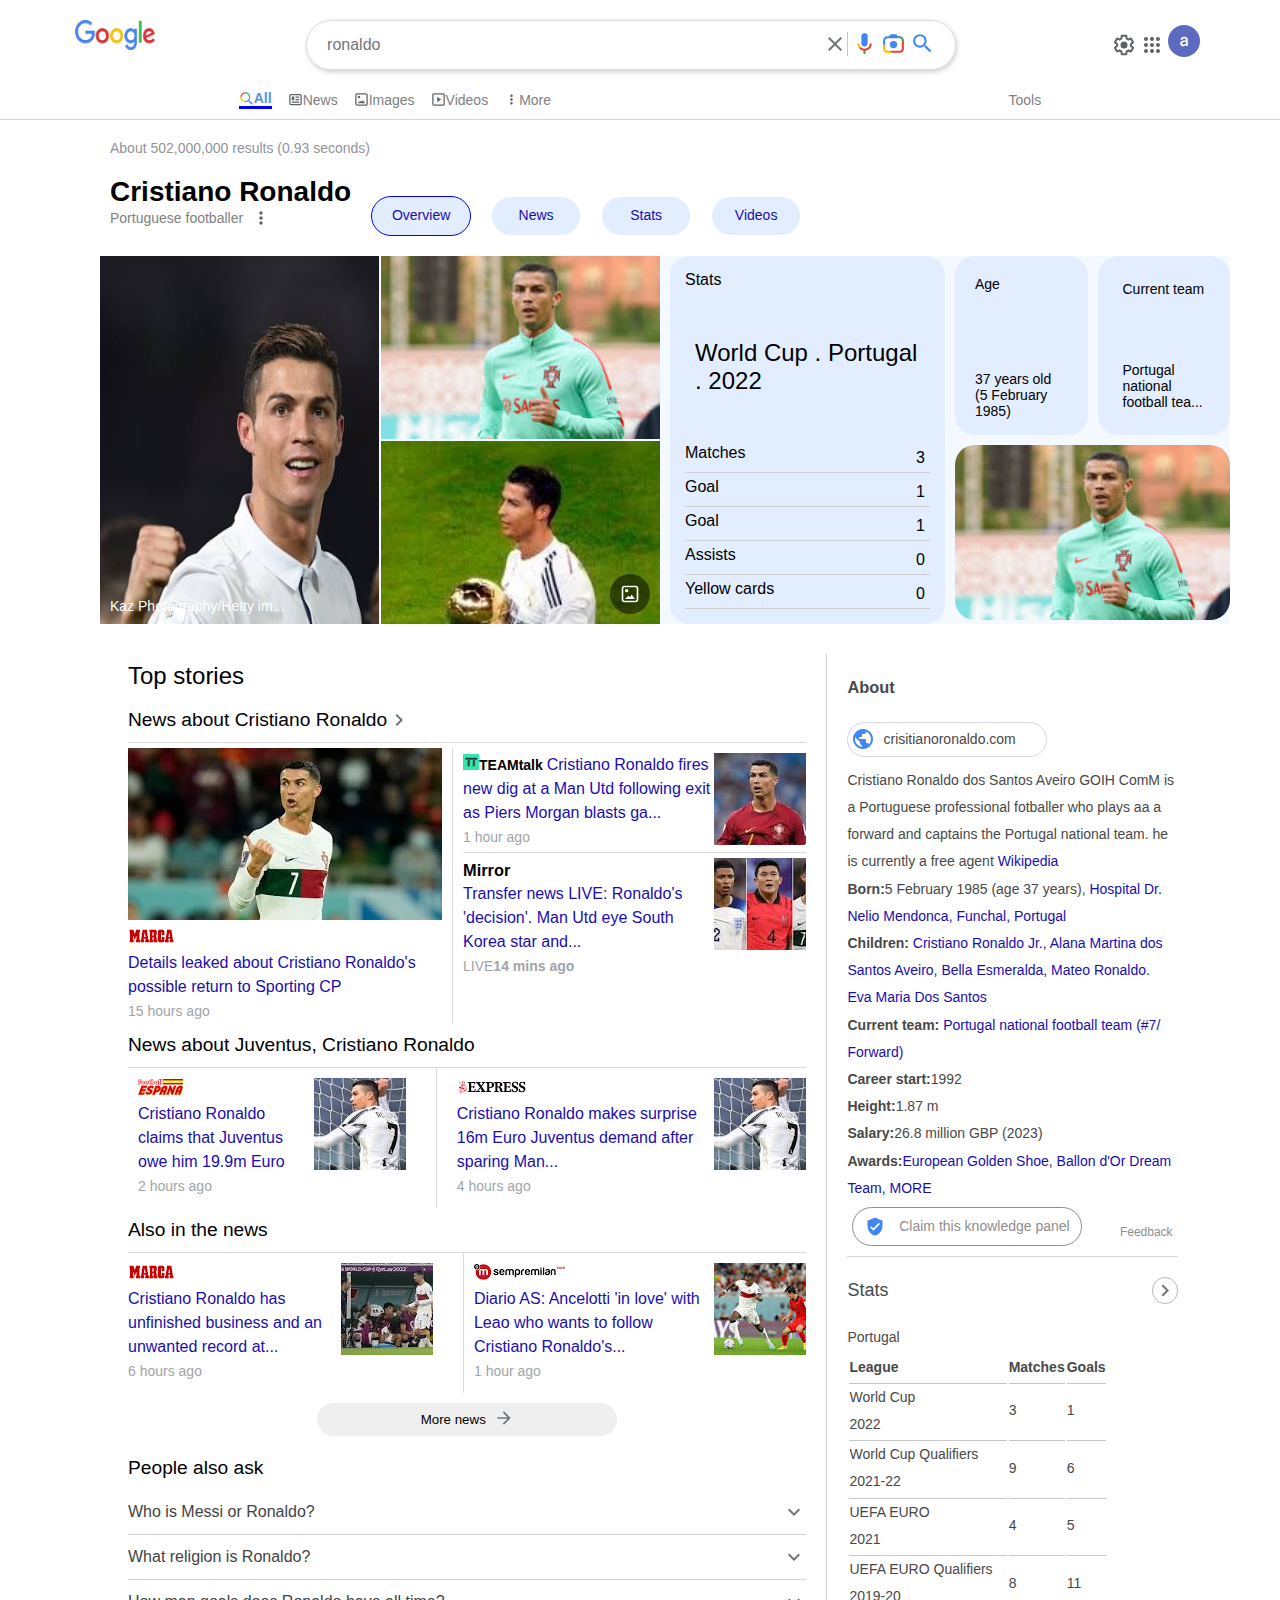
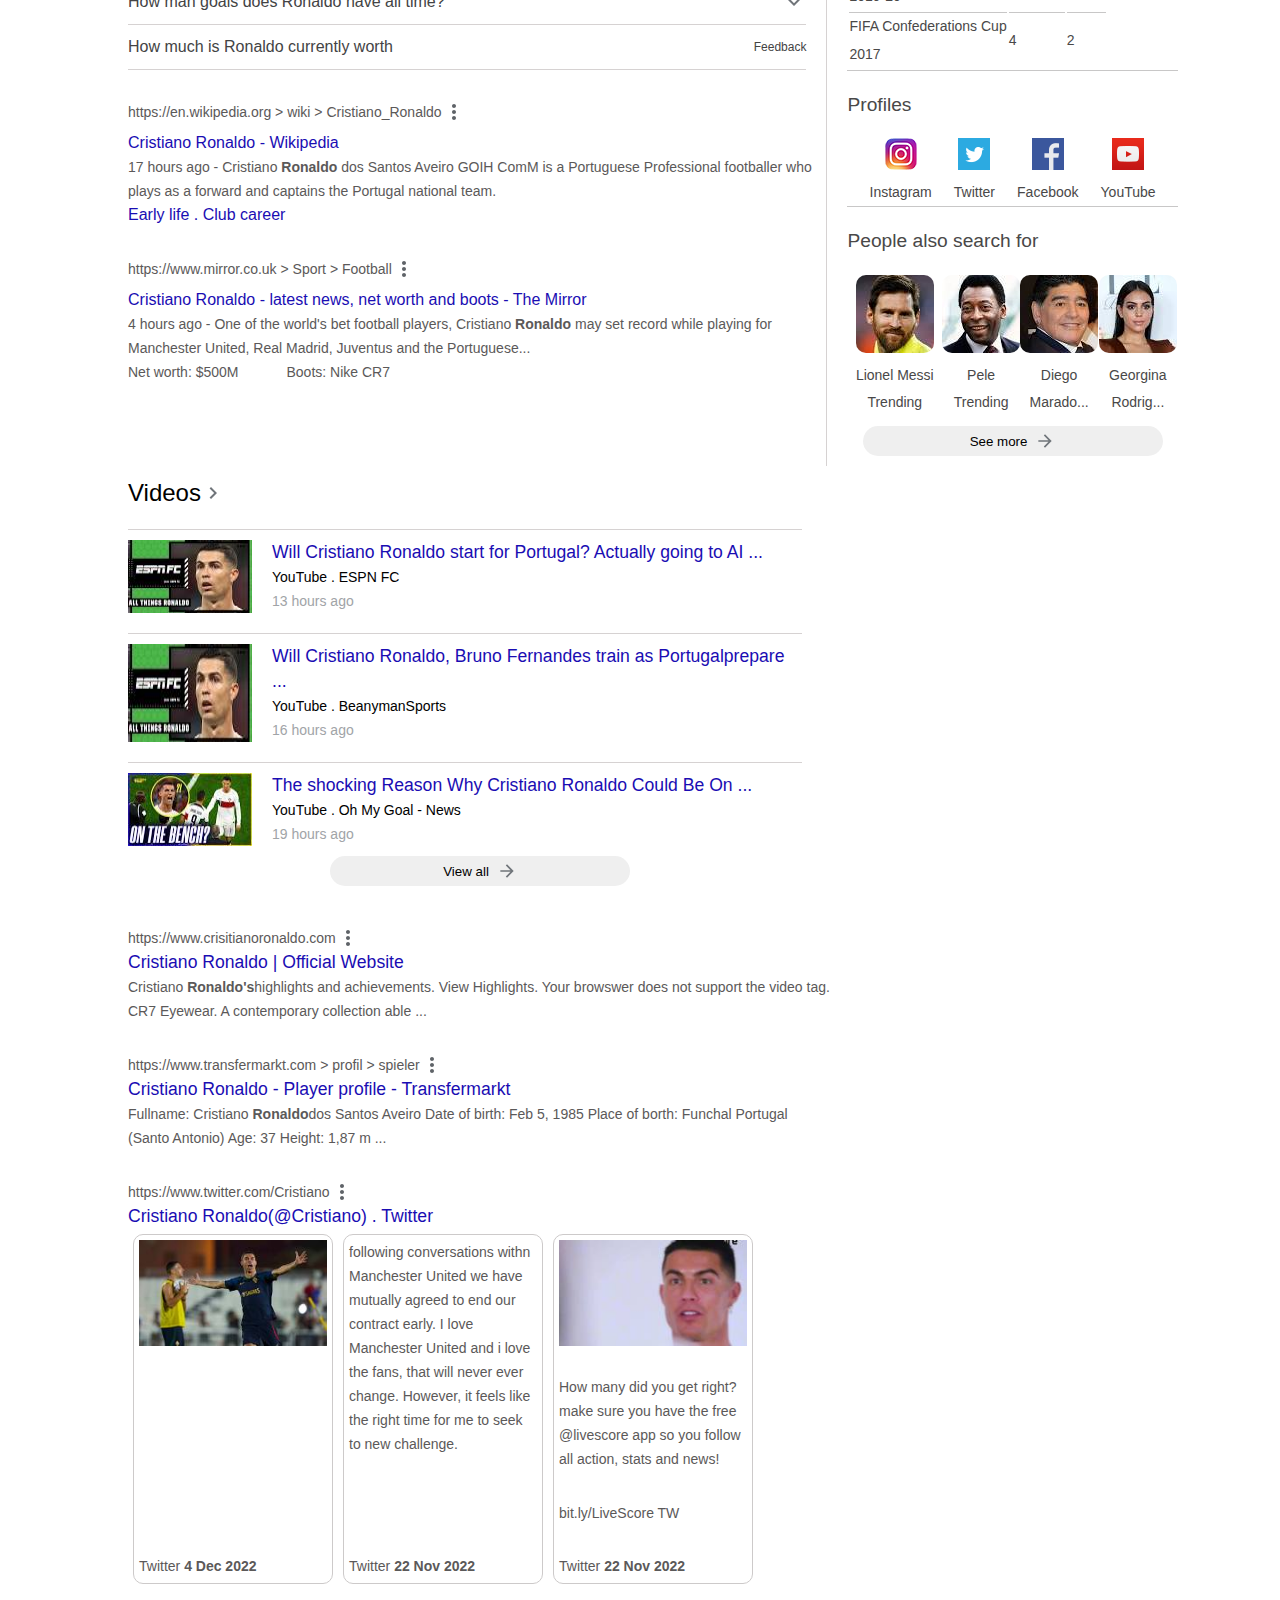
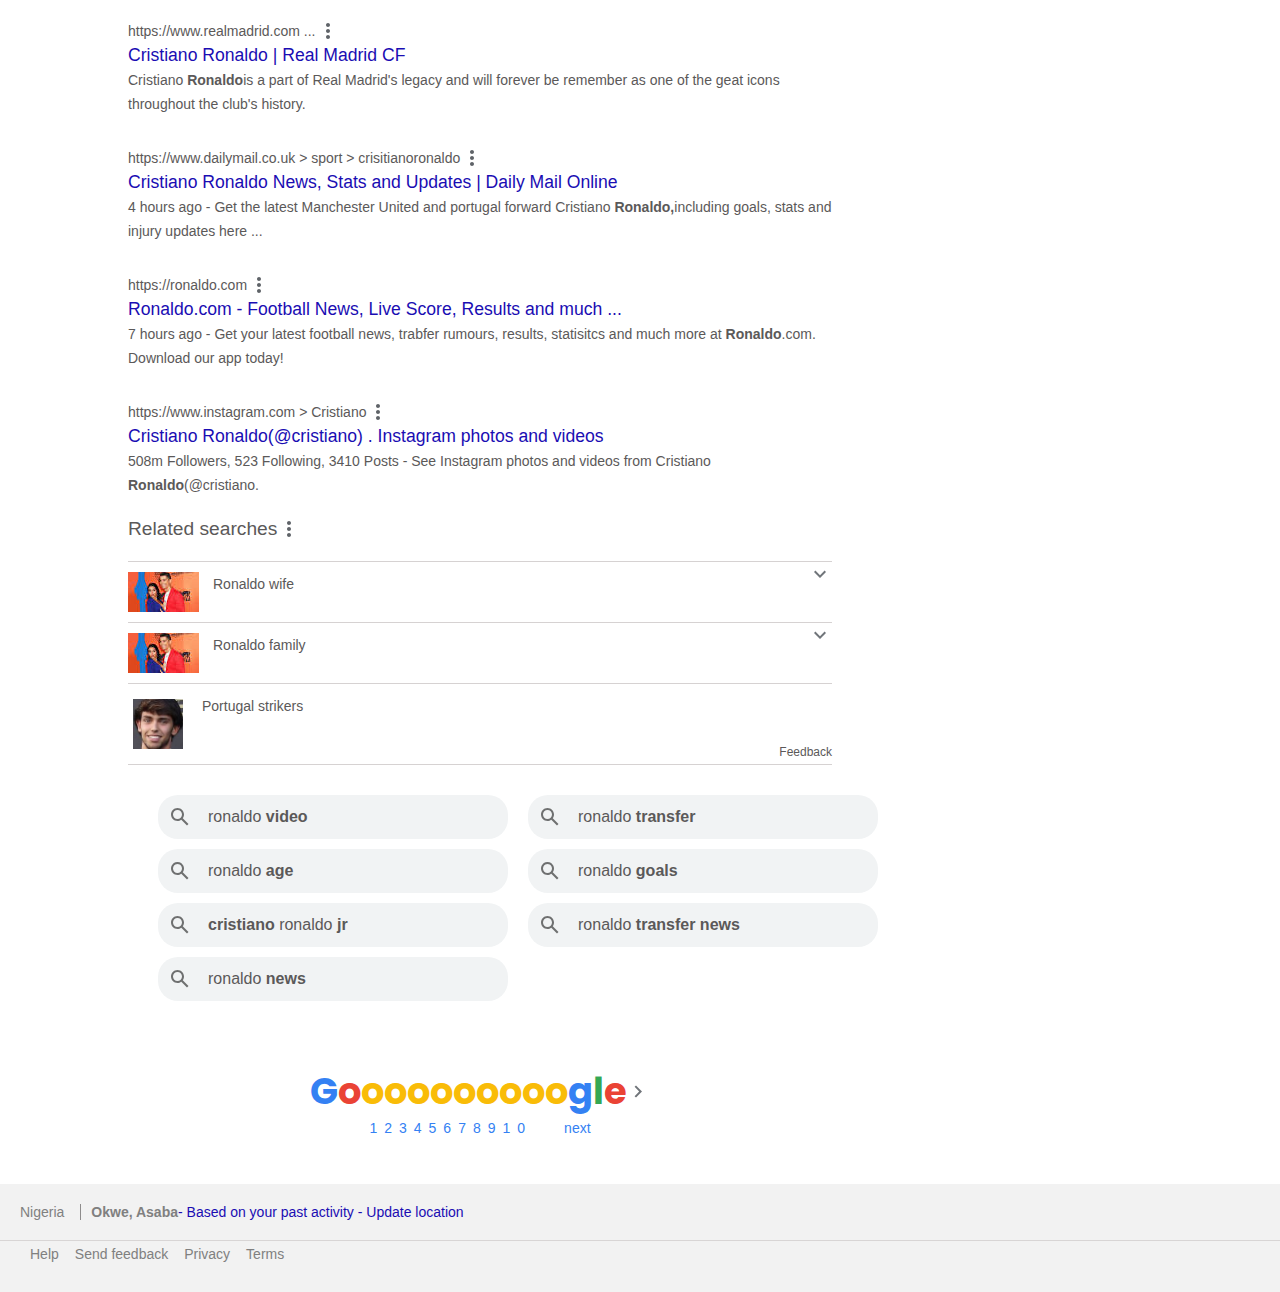
==== index.html @ 8a869f22 "first commit" ====
<!DOCTYPE html>
<html lang="en">
<head>
    <meta charset="UTF-8">
    <meta http-equiv="X-UA-Compatible" content="IE=edge">
    <meta name="viewport" content="width=device-width, initial-scale=1.0">
    <link rel="stylesheet" href="style.css">
    <title>Ronaldo</title>
</head>
<body>
    <header>
        <nav class="nav1"> 
            <div class="head-flex">
                <img src="/images/googl.png" alt="" class="googl">
                <div class="search-tools" >
                    <input type="text" placeholder="ronaldo">
            <div class="tools">
                    <img src="/images/clear.svg" alt=""class="camer">
                    <img src="/images/voicenote.svg" alt=""class="cam">
                    <img src="/images/searchvideo.svg" alt="" class="cam">
                    <img src="/images/search.svg" alt=""class="cam">
                </div>
                </div>
            
                <div class="search-toolsb">
                    <img src="/images/settings.svg" alt="">
                    <img src="/images/apps.svg" alt="">
                    <img src="/images/anuli.png" alt="" class="lettera">

                </div>
            </div>
        </nav>
    </header>

        <div class="nav2">
            <div class="nav2-prop">
                <div class="all"><img src="/images/search2.svg" alt=""><p>All</p></div> 
                <div><img src="images/news.svg" alt=""><p>News</p></div>
                <div><img src="/images/imageview.svg" alt=""><P>Images</P></div>
                <div><img src="/images/videosview.svg" alt=""><p>Videos</p></div>
                <div><img src="/images/moreview.svg" alt=""><p>More</p></div>
            </div>
            <div>Tools</div>
        </div>
   
        <!-- SECTION ONE -->
        <div class="main">
        <div class="figure">
            <p>About 502,000,000 results (0.93 seconds)</p>
        </div>
        <div class="cronald">
            <div class="rona">
                <h1>Cristiano Ronaldo</h1>
             <div><p>Portuguese footballer</p><img src="/images/moreview.svg" alt=""></div>
            </div>
            <div class="overview">
            <ul>
                <li id="over"><a href="#">Overview</a></li>
                <li> <a href="#">News</a></li>
                <li><a href="#">Stats</a></li>
                <li><a href="#">Videos</a></li>
                
            </ul>
        </div>
        </div>
        <div class="gridcontainer">
            <div class="grid-1">
                <div class="g-1"><img src="/images/ronaflex.jpeg" alt=""></div>
                <div class="g-2"><img src="/images/ronaflex2.jpeg" alt=""></div>
                <div class="g-3"><img src="/images/ronaflex3.jpeg" alt=""></div>
                <div class="kaz"><p>Kaz Photography/Hetty im...</p></div> 
                <div class="position"><img src="/images/positioncam.svg" alt=""></div>
            </div>
            
            <div class="grid-more">
                <div class="grid2">
                    <div class="stati">
                    <div><p>Stats</p></div> 
                  <div><h4>World Cup . Portugal . 2022</h4></div>       
                    <div>
                       <div class="score" > Matches<p> 3</p></div>
                       <div class="score">Goal <p> 1</p></div>
                       <div class="score">Goal <p> 1</p></div>
                       <div class="score">Assists <p> 0</p></div>
                       <div class="score">Yellow cards<p> 0</p></div>
                    </div> 
                </div>   
                </div>
                <div class="grid3">
                    <div class="age">
                        <div>Age</div>
                        <div><p>37 years old (5 February 1985)</p></div></div>
                    </div>
                <div class="grid4">
                    <div class="team">
                    <div><p>Current team</p></div>
                    <div><p>Portugal national football tea...</p></div></div>
                </div>
                <div class="grid5">
                    <img src="/images/ronaflex3.jpeg" alt="">
                </div>
            </div>

            
        </div> 
    </div>
        <!-- SECTION TWO -->
        <div class="double-flex">
            <div class="sec2-container">
            <div class="twintop">
                <div class="top">
                <h3>Top stories</h3>
             <div class="cr7"><p>News about Cristiano Ronaldo</p><img src="/images/stats.svg" alt=""></div>
            </div>
            <div class="top1">
                <div class="marca">
                    <img src="/images/rona4.jpeg" alt="">
                    <img src="/images/marca.png" alt=""><div> <a href="#">Details leaked about Cristiano Ronaldo's possible return to Sporting CP</a></div><p class="lastseen">15 hours ago</p></div> 
                
                    <div class="top1flex">
                    <div class="ttalk">
                        <div>
                        <img src="/images/tt.png" alt=""><span>TEAMtalk</span>
                       <a href="#">Cristiano Ronaldo fires new dig at a Man Utd following exit as Piers Morgan blasts ga...</a>
                        <p class="lastseen">1 hour ago</p></div>
                        <div><img src="/images/ttimage.jpeg" alt=""></div>
                    </div>
                    <div class="mirror">
                        <div>
                        <h3>Mirror</h3>
                        <a href="">Transfer news LIVE: Ronaldo's 'decision'. Man Utd eye South Korea star and...</a>
                        <div class="lastseen">LIVE<span>14 mins ago</span></div></div>
                        <div><img src="/images/mirrror.jpeg" alt=""></div>

                    </div>
                </div>
            </div>
            
            <p class="ronanews">News about Juventus, Cristiano Ronaldo</p>
            <div class="top2flex">

                <div class="espana">
                    <div class="esp">
                    <img src="/images/espana.png" alt="">
                  <div>  <a href="">Cristiano Ronaldo claims that Juventus owe him 19.9m Euro </a></div>
                    <p class="lastseen">2 hours ago</p></div>
                    <div><img src="/images/rona5.jpeg" alt=""></div>

                </div>
                <div class="express">
                    <div>
                        <img src="/images/express.png" alt="">
                      <div>  <a href="">Cristiano Ronaldo makes surprise 16m Euro Juventus demand after sparing Man...</a></div>
                        <p class="lastseen">4 hours ago</p>
                    </div>
                    <div>
                        <img src="/images/rona5.jpeg" alt="">
                    </div>
                </div>
            </div> 
            <p class="ronanews">Also in the news</p>
            <div class="top3flex">
                <div class="marca2">
                    <div>
                    <img src="/images/marca.png" alt="">
                    <div><a href="">Cristiano Ronaldo has unfinished business and an unwanted record at...</a></div><p class="lastseen">6 hours ago</p></div>
                    <div><img src="/images/rona6.jpeg" alt=""></div>

                </div>
                <div class="semper">
                    <div><img src="/images/semper.png" alt="">
                    <div><a href="">Diario AS: Ancelotti 'in love' with Leao who wants to follow Cristiano Ronaldo's...</a></div><p class="lastseen">1 hour ago</p></div>
                    <div><img src="/images/rona7.jpeg" alt=""></div>
                </div>
            </div>
            <div class="rona-btn"><button>More news <p> <img src="/images/morearrow.svg" alt=""></p></button></div>
        </div>
        
            <p class="ronanews">People also ask</p>
            <div class="queryall">
                <div class="query" >Who is Messi or Ronaldo? <img src="/images/arrowdown.svg" alt=""></div>
                <div class="query">What religion is Ronaldo? <img src="/images/arrowdown.svg" alt=""></div>
                <div class="query">How man goals does Ronaldo have all time? <img src="/images/arrowdown.svg" alt=""></div>
                <div class="query">How much is Ronaldo currently worth <p class="feed"> Feedback</p></div>
        </div>
        <div class="more-site">
            <div class="htp">https://en.wikipedia.org > wiki > Cristiano_Ronaldo <p> <img src="/images/moreview.svg" alt=""></p></div>

            <div><a href="#">Cristiano Ronaldo - Wikipedia</a></div>
             <p class="dot">17 hours ago - Cristiano <b>Ronaldo</b> dos Santos Aveiro GOIH ComM is a Portuguese Professional footballer who plays as a forward and captains the Portugal national team.</p>
             <div><a href="#">Early life . Club career</a></div>
        </div>
        <div class="more-site">
            <div class="htp">https://www.mirror.co.uk > Sport > Football <p><img src="/images/moreview.svg" alt=""></p></div>
            <div><a href="#">Cristiano Ronaldo - latest news, net worth and boots - The Mirror</a></div>
             <p>4 hours ago - One of the world's bet football players, Cristiano <b>Ronaldo</b> may set record while playing for Manchester United, Real Madrid, Juventus and the Portuguese...</p>
             <div class="jflex">Net worth: $500M <p>Boots: Nike CR7</p></div>
        </div>
    </div>
      

                <div class="aside">
               
                    <h3>About</h3>
                        <div>
                        <div class="globe"><img src="/images/blueglobe.svg" alt=""><p>crisitianoronaldo.com</p></div>
                    </div>
                    <div class="cristo">
                        <p>Cristiano Ronaldo dos Santos Aveiro GOIH ComM is a Portuguese professional fotballer who plays aa a forward and captains the Portugal national team. he is currently a free agent <a href="#">Wikipedia</a></p>
                    </div>
                    <div><span> Born:</span>5 February 1985 (age 37 years), <a href="#">Hospital Dr. Nelio Mendonca, Funchal, Portugal</a></div>
                    <div>
                       <span> Children:</span> <a href="">Cristiano Ronaldo Jr., Alana Martina dos Santos Aveiro, Bella Esmeralda, Mateo Ronaldo. Eva Maria Dos Santos</a>
                    </div>
                    <div>
                       <span> Current team:</span> <a href="">Portugal national football team (#7/ Forward)</a>
                    </div>
                    <div><span> Career start:</span>1992</div>
                    <div><span> Height:</span>1.87 m</div>
                    <div><span> Salary:</span>26.8 million GBP (2023)</div>
                    <div><span> Awards:</span><a href="#">European Golden Shoe, Ballon d'Or Dream Team, MORE</a></div>
                    <div class="claims">
                        <div class="tick">
                        <img src="/images/tick.svg" alt=""><p>Claim this knowledge panel</p></div>
                        <div class="feed">Feedback</div>
                    </div>
                    <div class="table">
                        <div class="stats">
                         <p>Stats</p> <img src="/images/stats.svg" alt=""></div>
                        <p>Portugal</p>
                        <table>
                            <tr>
                                <th>League</th>
                                <th>Matches</th>
                                <th>Goals</th>
                            </tr>
                            <tr>
                                <td>World Cup <p>2022</p></td>
                                <td>3</td>
                                <td>1</td>
                            </tr>
                            <tr>
                                <td>World Cup Qualifiers <p>2021-22</p></td>
                                <td>9</td>
                                <td>6</td>
                            </tr>
                            <tr>
                                <td>UEFA EURO <p>2021</p></td>
                                <td>4</td>
                                <td>5</td>
                            </tr>
                            <tr>
                                <td>UEFA EURO Qualifiers <p>2019-20</p></td>
                                <td>8</td>
                                <td>11</td>
                            </tr>
                            <tr>
                                <td>FIFA Confederations Cup <p>2017</p></td>
                                <td>4</td>
                                <td>2</td>
                            </tr>
                        </table>
        
                    </div>
                    <div class="profile">
                        <p class="pro">Profiles</p>
                        <div class="connect">
                            <ul>
                                <li><img src="/images/insta.png" alt=""><p>Instagram</p></li>
                                <li><img src="/images/tweet.png" alt=""><p> Twitter</p></li>
                                <li><img src="/images/fb.png" alt=""><p>Facebook</p></li>
                                <li><img src="/images/youtu.png" alt=""><p>YouTube</p></li>
                            </ul>
                        </div>
                    </div>
                    <div class="celeb">
                        <p class="gallery">People also search for</p>
                        <div class="icon">
                            <ul>
                                <li><img src="/images/messi.jpeg" alt=""><p>Lionel Messi Trending</p></li>
                                <li><img src="/images/pele.jpeg" alt=""><p>Pele Trending</p></li>
                                <li><img src="/images/diego.jpeg" alt=""><p>Diego Marado...</p></li>
                                <li><img src="/images/georg.jpeg" alt=""><p>Georgina Rodrig...</p></li>
                            </ul>
                        </div>
                        <div class="rona-btn"><button>See more <img src="/images/morearrow.svg" alt=""></button></div>
                    </div>
        
        
                    </div>
                   

            </div>
            <div class="vid-container">
            <div class="videos">
                <div class="htp">
                Videos <p><img src="/images/stats.svg" alt=""></p></div>
                <div class="vid-flex">
                    <img src="/images/vidflex.jpg" alt="">
                    <div class="vid-flex2">
                        <a href="">Will Cristiano Ronaldo start for Portugal? Actually going to AI ...</a>
                        <p>YouTube . ESPN FC</p>
                        <p class="lastseen">13 hours ago</p>
                    </div>
                </div>

            <div class="vid-flex">
                <img src="/images/vidflex.jpg" alt="">
                <div class="vid-flex2">
                    <a href="">Will Cristiano Ronaldo, Bruno Fernandes train as Portugalprepare ...</a>
                    <p>YouTube . BeanymanSports</p>
                    <p class="lastseen">16 hours ago</p>
                </div>

            </div>
            <div class="vid-flex">
                <img src="/images/vid3flex.jpg" alt="">
                <div class="vid-flex2">
                    <a href="">The shocking Reason Why Cristiano Ronaldo Could Be On ...</a>
                    <p>YouTube . Oh My Goal - News</p>
                    <p class="lastseen">19 hours ago</p>
                </div>

            </div>
            
        </div>
            <div class="rona-btn"><button>View all <img src="/images/morearrow.svg" alt=""></button></div>

        
        <div class="more-site">
            <div class="htp">https://www.crisitianoronaldo.com<img src="/images/moreview.svg" alt=""></div>
            <div><a href="#">Cristiano Ronaldo | Official Website</a></div>
             <p>Cristiano <b>Ronaldo's</b>highlights and achievements. View Highlights. Your browswer does not support the video tag. CR7 Eyewear. A contemporary collection able ...</p>
             
        </div>
        <div class="more-site">
            <div class="htp">https://www.transfermarkt.com > profil > spieler<img src="/images/moreview.svg" alt=""></div>
            <div><a href="#">Cristiano Ronaldo - Player profile - Transfermarkt</a></div>
             <p>Fullname: Cristiano <b>Ronaldo</b>dos Santos Aveiro Date of birth: Feb 5, 1985 Place of borth: Funchal Portugal (Santo Antonio) Age: 37 Height: 1,87 m ...</p>
        </div>

        <div class="more-site">
            <div class="htp">https://www.twitter.com/Cristiano<img src="/images/moreview.svg" alt=""></div>
            <a href="#">Cristiano Ronaldo(@Cristiano) . Twitter</a>
            <div class="tweet-container">
                <div class="tweettweet">
                    <img src="/images/twitflex1.jpeg" alt="">
                    <p>Twitter <span>4 Dec 2022</span></p>

                </div>
                <div class="tweettweet">
                    <p>following conversations withn Manchester United we have mutually agreed to end our contract early.
                        I love Manchester United and i love the fans, that will never ever change. However, it feels like the right time for me to seek to new challenge.
                    </p>
                    <p>Twitter <span>22 Nov 2022</span></p>
                </div>
                <div class="tweettweet">
                    <img src="/images/tweetrona.jpeg" alt="">
                    <p>How many did you get right? make sure you have the free @livescore app so you follow all action, stats and news!</p>
                    <p>bit.ly/LiveScore TW</p>
                    <p>Twitter <span>22 Nov 2022</span></p>
                </div>

            </div>



        </div>
        <div class="more-site">
            <div class="htp">https://www.realmadrid.com  ... <img src="/images/moreview.svg" alt=""></div>
            <div><a href="#">Cristiano Ronaldo | Real Madrid CF</a></div>
             <p>Cristiano <b>Ronaldo</b>is a part of Real Madrid's legacy and will forever be remember as one of the geat icons throughout the club's history.</p>
        </div>
        <div class="more-site">
            <div>
                <div class="htp">https://www.dailymail.co.uk > sport > crisitianoronaldo<img src="/images/moreview.svg" alt=""></div>
                <div><a href="#">Cristiano Ronaldo News, Stats and Updates | Daily Mail Online</a></div>
                 <p>4 hours ago - Get the latest Manchester United and portugal forward Cristiano <b>Ronaldo,</b>including goals, stats and injury updates here  ...</p>
            </div>
            <div class="more-site">
                <div class="htp">https://ronaldo.com<img src="/images/moreview.svg" alt=""></div>
                <div><a href="#">Ronaldo.com - Football News, Live Score, Results and much ...</a></div>
                 <p>7 hours ago - Get your latest football news, trabfer rumours, results, statisitcs and much more at <b>Ronaldo</b>.com. Download our app today!</p>
            </div>
            <div class="more-site">
                <div class="htp">https://www.instagram.com > Cristiano<img src="/images/moreview.svg" alt=""></div>
                <div><a href="#">Cristiano Ronaldo(@cristiano) . Instagram photos and videos</a></div>
                 <p>508m Followers, 523 Following, 3410 Posts - See Instagram photos and videos from Cristiano <b>Ronaldo</b>(@cristiano.</p>
            </div>
           
                <div class="rel-search">
                <p>Related searches</p>
                <img src="/images/moreview.svg" alt="">
            </div>

            <div class="morepeep">
                <div>
                    <div class="striker"><div class="fan"> <img src="/images/wife.jpeg" alt=""><p> Ronaldo wife</p></div><p><img src="/images/arrowdown.svg" alt=""></p></div>
                    <div class="striker"><div class="fan"> <img src="/images/wife.jpeg" alt=""><p> Ronaldo family</p></div><p><img src="/images/arrowdown.svg" alt=""></p></div>
                    <div  class="striker"><div class="fan"> <img src="/images/striker.jpeg" alt="" id="strike"><p> Portugal strikers </p></div><p class="feed">Feedback</p></div>
                </div>
    
            </div>
            <div class="ronald">
                <div>
                <ul>
                    <li> <img src="/images/find.svg" alt=""><p>ronaldo <span> video </span></p></li>
                    <li><img src="/images/find.svg" alt=""> <p> ronaldo <span> age</span></p></li>
                    <li><img src="/images/find.svg" alt=""><p> <span> cristiano</span> ronaldo <span> jr</span></p></li>
                    <li> <img src="/images/find.svg" alt=""><p> ronaldo <span> news</span></p></li>
                    </ul>
                </div>
                <div>
                    <ul>
                    <li><img src="/images/find.svg" alt=""><p> ronaldo <span> transfer</span></p></li>
                    <li><img src="/images/find.svg" alt=""><p> ronaldo <span> goals</span></p></li>
                    <li><img src="/images/find.svg" alt=""><p> ronaldo <span> transfer news</span></p></li>
                </ul>
            </div>
               
            </div>

        </div>
        <div class="g-design">
            <div class="d-goog">
                <p><span class="gblue">G</span><span class="o-red">o</span><span class="o-yelo">ooooooooo</span><span class="gblue">g</span><span class="lgreen">l</span><span class="o-red">e</span></p>
                <img src="/images/stats.svg" alt="">
            </div>

            <div class="d-flex">
            <div class="d-fig"><p>12345678910</p></div>
           <div> <p>next</p></div>
        </div>
        </div>
    </div>

</div>

       <!-- FOOTER SECTION -->
        <footer class="foot">
            <div class="first">
                <p>Nigeria</p>
                <div class="location"><p> <span>Okwe, Asaba  </span></p><a href=""> - Based on your past activity  - Update location</a></div>
            </div>
            <div class="sec">
                <ul>
                    <li>Help</li>
                    <li>Send feedback</li>
                    <li>Privacy</li>
                    <li>Terms</li>
                </ul>
            </div>

        </footer>
   
</body>
</html>
---- style.css ----
@import url('https://fonts.googleapis.com/css2?family=Montserrat:wght@300;400;500&family=Poppins:wght@100;200;300;400;500;600&display=swap');

*{
    box-sizing: border-box;
    margin: 0%;
    padding: 0%;
}
body{
    font-size: 14px;
    font-family: Arial, Helvetica, sans-serif;
}
a{
    color: #1a0db3;
    text-decoration: none;
    font-size: 14x;
}
.main{
    margin: 10px 50px 10px 100px; 
}
/* HEADER STYLES */

.nav1{
    margin-top: 20px;
    background-color: white;
}
.nav1 .googl{
    width: 80px; 
    height: 30px;

}
.nav1 .cam{
    width: 25px;
}
.nav1 .camer{
    border-right: 1px solid rgb(201, 199, 199);
}
.head-flex{
    display: flex;
    flex-direction: row;
    justify-content: space-around; 
    
}
.search-tools input{
    border-style: none;
    outline: none;
    margin: 20px;
    font-size: 16px;
}
.search-tools .tools{
    padding: 20px;
    margin-left: 10px;
    
}
.nav1 .search-tools{
    display: flex;
    justify-content: space-between;
    border: 1px solid;
    border-color: rgb(221, 218, 218);
    width: 650px;
    height: 50px;
    border-radius: 30px;
    box-shadow: 1px 2px 5px rgba(0,0,0, 0.2) ;
    align-items: center;
}
.search-toolsb{
    margin:5px;
    
}
.search-toolsb .lettera{
    border-radius: 50px;

}
.nav2{
    display: flex;
    justify-content: space-around;
    align-items: center;
    margin-top: 10px;
    padding: 10px;
    border-bottom: 1px solid;
    border-color: rgb(213, 211, 211);
    color: gray;
    
}

.nav2-prop {
    display: flex;
    gap: 1rem;
}
.nav2-prop img{
    width: 15px;
}

.nav2-prop div {
    display: flex;
    align-items: center; 
}
.nav2-prop .all{
    font-weight: bold;
    color: #4f93ed;
    border-bottom: 3px solid blue;
}

/* SECTION ONE STYLES */
.figure{
    color: rgb(145,149,153);
    font-size: 14px;
    padding: 10px;
}
.rona div{
    display: flex; 
    align-items: center;
    font-size: 14px;
    color: gray;
    gap: 0.5rem;
}
.rona img{
    width: 20px;

}
.cronald{
    display: flex;
    padding: 10px;
}
.cronald .overview ul{
    display: flex;
    list-style-type: none;

}
.overview{
    padding-top: 10px;
}
.overview li{
    color:#3481f3;
    padding-top: 10px;
    border: 1px solid;
    border-radius: 30px;
    width: 90px;
    height: 40px;
    text-align: center;
    background-color: #e2eeff;
    margin: 10px;
    border-color: white;
}
#over{
    width: 100px;
    height:40px;
    padding-top: 10px;
    border-color: blue;
}
.cronald .rona{
    padding-right: 10px;
}
.rona p{
    align-items: center;
}

.grid-1 {
    display: grid;
    grid-template-columns: repeat(4, 1fr);
    grid-template-rows: repeat(2, 1fr);
    gap: 2px;
    position: relative;
}

.grid-1 .g-1 {
    grid-row: 1 /span 2;
    grid-column: 1 / span 2;
}

.grid-1 .g-2 {
    grid-row: 2;
    grid-column: 3 / span 2;
}

.grid-1 .g-3 {
    grid-row: 1;
    grid-column: 3 / span 2;
}

.grid-1 img {
    width: 100%;
    height: 100%;
}
.grid-more{
    display: grid;
    grid-template-columns: repeat(4, 1fr);
    grid-template-rows: repeat(2, 1fr);
    gap: 10px;
}

.grid2 {
    grid-row: 1/ span 2;
    grid-column: 1 / span 2;
}

.grid5 {
    grid-row: 2;
    grid-column: 3/ span 2;
}


.gridcontainer{
    background-color:#f4f8ff ;
    display: grid;
    grid-template-columns: repeat(2, 1fr);
    width: 100%;
    gap: 10px;
    
}

.grid1 img{
    border-radius: 20px;
}
.position{
    position: absolute;
    bottom: 10px;
    right: 10px;
    display: grid;
    place-content: center;
    width: 40px;
    height: 40px;
    border-radius: 50%;
    background-color: rgba(0,0,0,0.5);
}  

.position img {
    width: 20px;
    height: 20px;
}
 
.kaz{
    position: absolute;
    bottom: 10px;
    left: 10px;
    color:white;
}

.grid2{
    border-radius: 20px;
    background-color: #e2eeff;
    padding: 10px;
}
.grid2 .stati p{
    padding: 5px; 
    font-size: 1rem;
}
.stati{
    display: flex;
    flex-direction: column;
    justify-content: space-between;
    height: 100%;
}
.stati h4{
    font-size: 1.5rem;
    font-weight: 100;
    padding: 15px ;
    text-align: left;
}
.score{
   display: flex;
   flex-direction: row;
   justify-content: space-between;
   margin: 5px;
   border-bottom: 1px solid rgb(207, 208, 209);
   font-size: 1rem;

}
.grid3{
    border-radius: 20px;
    background-color: #e2eeff;
}

.grid3 .age{
    margin: 20px;
    
}
.grid4{
    border-radius: 20px;
    background-color: #e2eeff;
    padding: 10px;

}
.age{
    display: flex;
    flex-direction: column;
    justify-content: space-between;
    height: 80%;
}
.team{
    display: flex;
    flex-direction: column;
    justify-content: space-between;
    height: 100%;
    padding: 15px;
}

.grid5 img{
    border-radius: 20px;
    width: 100%;
}
/* SECTION TWO STYLES */
.sec2-container{
    margin-left: 10%;
    width: 60%;
    line-height: 1.5rem;

}
.sec2-container a{
    font-size: 1rem;
}
.top h3{
    font-size: 1.5rem;
    font-weight: 100;
    padding: 10px 0;
}
.top .cr7{
    font-size: 1.2rem;
    display: flex;
    align-items: center;
    padding: 10px 0;
    
}
.top1{
    display: flex;
    border-top: 1px solid rgb(221, 218, 218);
    padding-top: 5px;
}
.marca{
    padding-right: 10px;
    border-right: 1px solid  rgb(221, 218, 218);
   
} 
.ttalk{
    display: flex;
    border-bottom: 1px solid rgb(221, 218, 218);
    margin:5px 0 0 10px;
}
.mirror{
    display: flex;
    margin: 5px 0 0 10px;
}
.double-flex{
    display:flex;
    justify-content: space-between;
    margin-top: 30px;   
}
.twintop{
    padding-right: 20px;
}
.ronanews{
    font-size: 1.2rem;
    padding: 10px 0;
}
.espana{
    display: flex;
    padding: 10px;
}
.express{
    display: flex;
    margin-left: 20px;
    padding: 10px 0 10px 20px;
    border-left: 1px solid rgb(221, 218, 218);
}
.top2flex{
    display: flex;
    border-top: 1px solid rgb(221, 218, 218);
}
.marca2{
    display: flex;
    padding: 10px 30px 10px 0;  
}
.semper{
    display: flex;
    padding:10px 0 10px 10px ;
    border-left: 1px solid rgb(221, 218, 218); 

}
.top3flex{
    display: flex;
    border-top: 1px solid rgb(221, 218, 218);
    
}
.lastseen{
    color: #a1a4a7;
}
.rona-btn{
    padding: 10px;
    display: flex;
    justify-content: center;

}
.rona-btn button{
    width: 300px;
    border-radius: 20px;
    border-style: none;
    display: flex;
    justify-content: center;
    align-items: center;
    padding: 5px;
    gap: 0.5rem;
}
.rona-btn button img{
    width: 20px;
}
.jflex{
    display: flex;
    gap: 3rem;
}
.vid-container{
    margin-left: 10%;
    width: 55%;
    line-height: 1.5rem;
}
.vid-container a{
    font-size: 1.1rem;
}
.vid-flex{
    display: flex;
    margin-top: 20px ;
    margin-right: 30px;
    padding-top: 10px;
    border-top:1px solid rgb(214, 210, 210)  ;
}
.vid-flex2{
    padding-left: 20px;
}
.videos .htp{
    padding-top: 15px;
    font-size: 1.5rem;
}
.query{
    display: flex;
    justify-content: space-between;
    border-bottom:1px solid rgb(214, 210, 210)  ;
    padding: 10px 0;
    font-size: 1rem;
    color: #434344;
}
.queryall{
    margin-right: 20px;
}
.more-site{
    margin-top: 30px;
    color: rgb(91, 89, 89);
}
.htp{
    display: flex;

}
.tweet-container{
    display: flex;
}
.tweettweet{
    display: flex;
    flex-direction: column;
    justify-content: space-between;
    border: 1px solid rgb(205, 202, 202);
    margin: 5px;
    height:350px ;
    width: 200px;
    border-radius: 10px;
    padding: 5px;
}
.rel-search{
    display: flex;
    font-size: 1.2rem;
    padding: 20px 0;
    border-bottom:1px solid rgb(214, 210, 210)  ;
 }
.striker{
    display: flex;
    justify-content: space-between;
    align-content: center;
    border-bottom:1px solid rgb(214, 210, 210)  ;
}
.striker .fan{
   display: flex;
   justify-content: center;
   align-content: center;
   gap: 1em;
   padding: 10px 0;
}
#strike{
    width: 60px;
    padding: 5px;
}
.ronald{
    margin: 20px;
    display: flex;
}
.ronald ul{
   list-style-type: none;
   align-items: center;
  
}
.ronald ul li{
    display: flex;
    align-content: center;
    gap: 1rem;
    border-radius: 20px;
    background-color: #f1f3f4;
    font-size: 16px;
    padding: 10px;
    width: 350px;
    margin: 10px;
}
span{
    font-weight: bold;
}
/* ASIDE STYLES */
.aside{
    border-left: 1px solid;
    border-color: rgb(214, 210, 210);
    padding-left: 20px; 
    line-height: 1.7rem;
    width: 30%;
    margin-right: 8%;
    color: rgb(73, 72, 72);
}
.aside h3{
    padding: 20px 0;

}
.cristo{
    padding-top: 10px;
}
.globe{
    display: flex;
    align-items: center;
    gap: 0.5rem;
    border: 1px solid;
    border-radius: 20px;
    border-color: rgb(219, 215, 215);
    padding: 3px;
    width: 200px;
}
.claims{
    display: flex;
    justify-content: space-between;
    padding: 5px;
    color: rgb(144, 142, 142);
    margin-bottom: 5px;
}
.tick{
    display: flex;
    border: 1px solid;
    gap:1em ;
    padding: 5px;
    justify-content: center;
    border-radius: 20px;
    width: 230px;
}
.tick img{
    width: 20px;
}
.feed{
    align-self: flex-end;
    font-size: 12px;
}
.stats{
    display: flex;
    justify-content: space-between;
    font-size: 18px;
    border-top: 1px solid;
    border-color: rgb(219, 215, 215);
    padding: 20px 0px;
}
table td{
    border-top: 1px solid rgb(200, 199, 199); 
}
table th{
    text-align: left;
}
.stats img{
    border: 1px solid;
    border-radius: 50px;
    border-color: rgb(186, 182, 182);
}
.profile .pro{
    font-size: 1.2rem;
    padding: 20px 0;
    border-top: 1px solid  rgb(200, 199, 199);
}
.connect{
    border-bottom: 1px solid rgb(200, 199, 199);
}
.connect ul{
    display: flex;
    justify-content: space-evenly;
    list-style-type: none;
    text-align: center;
}
.celeb .gallery{
    font-size: 1.2rem;
    margin: 20px 0;
 
}
.icon ul{
    display: flex;
    justify-content:space-between;
    list-style-type: none;
    text-align: center;
}
.icon img{
    border-radius: 10px;
}
.g-design{
    
    display: flex;
    flex-direction: column;
    justify-content: center;
    align-items: center;
    padding: 40px 0;
    line-height: 2rem;
}
.d-flex{
    display: flex;
    color: #3481f3; 
    justify-content: space-between;
    gap: 2rem;
     
}
.d-fig{
    letter-spacing: 0.5em; 
}
.d-goog{
    display: flex;
    font-family: "Poppins", sans-serif;
    font-weight: bold;
    font-size: 2.3rem;
    line-height: 1.1;
}
.gblue{
    color: #3481f3;
}
.o-red{
    color: #ea4335;
}
.lgreen{
    color: #34a853;
}
.o-yelo{
    color: #f9bc07;
}
/* FOOTER STYLE */
.foot{
    background-color: #f2f2f2;   
}
.foot .first{
    padding: 20px;
    display: flex;
}
.first{
    gap: 1rem;
}

.first p{
   color: gray;

}
.location{
    display: flex;
    border-left: 1px solid  rgb(142, 140, 140);
    padding-left: 10px;
}
.sec ul{
    padding:5px 5px 30px 30px;
    border-top: 1px solid rgb(216, 213, 213);
    display: flex;
    color: gray;
    gap: 1rem ;
}
.sec ul li{ 
    list-style-type: none;
    
}
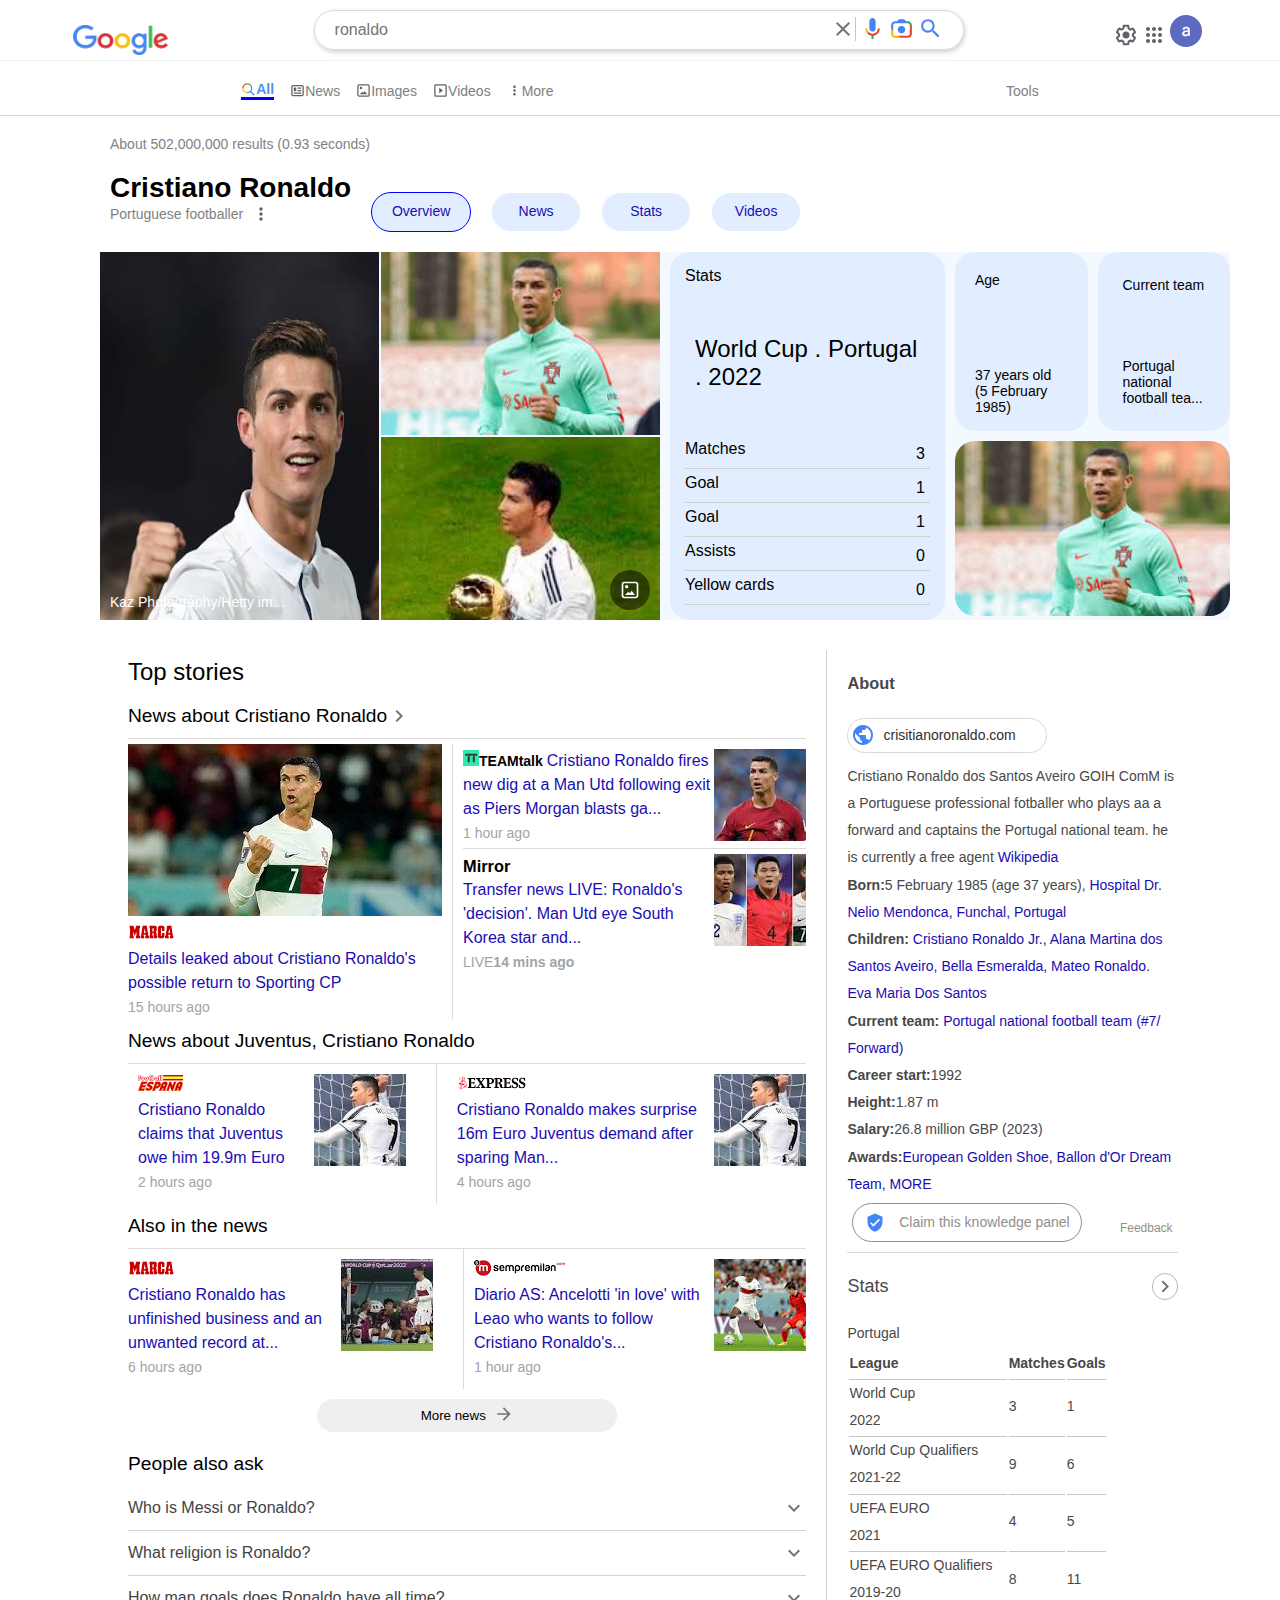
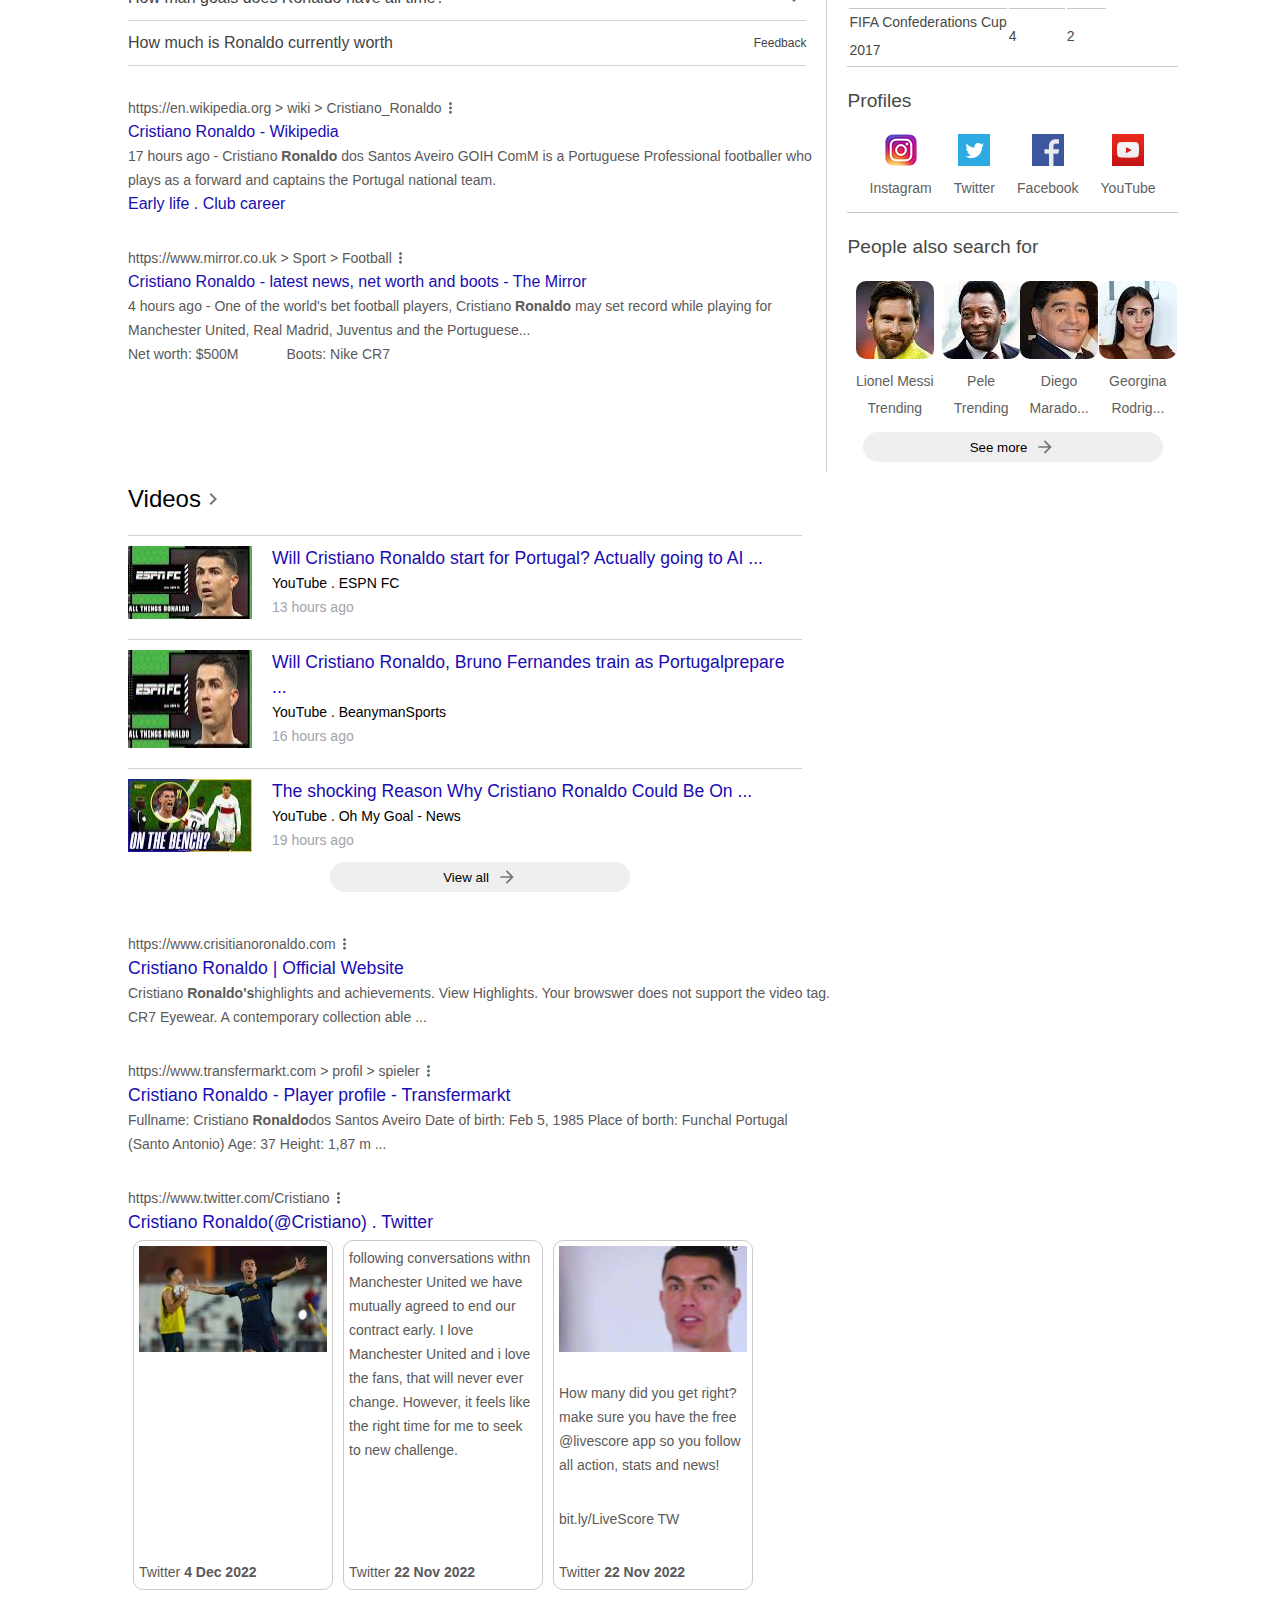
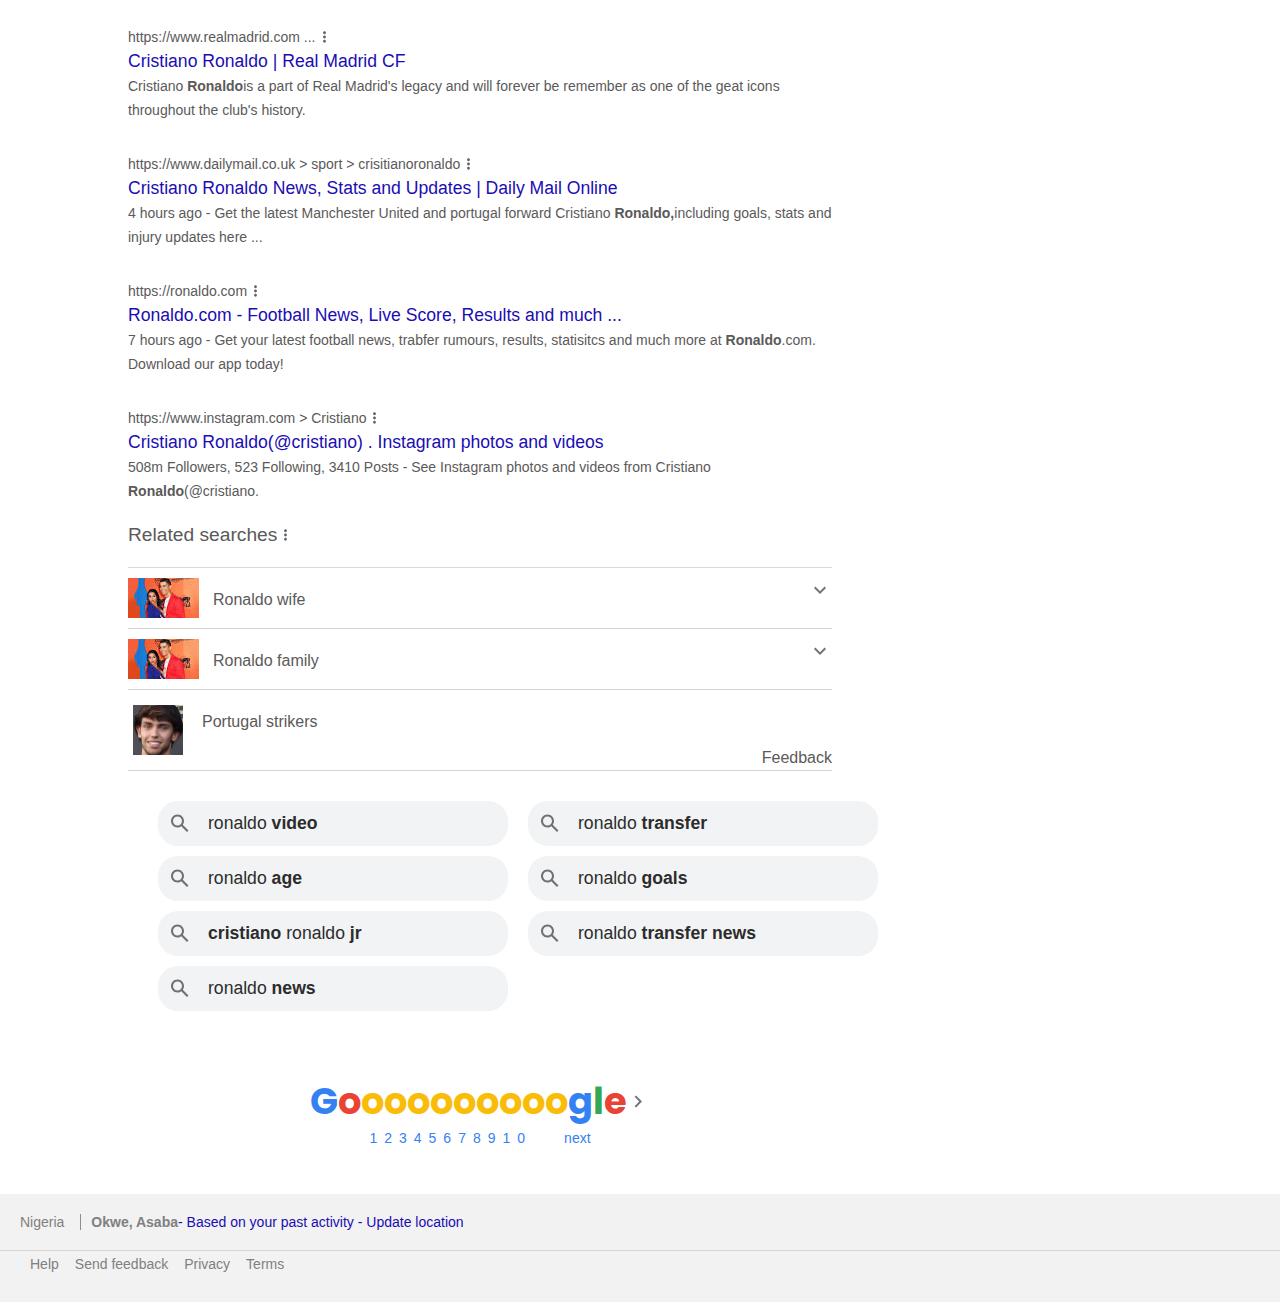
==== commit f92e1ddc: "added changes" ====
--- a/index.html
+++ b/index.html
@@ -40,7 +40,7 @@
                 <div><img src="/images/videosview.svg" alt=""><p>Videos</p></div>
                 <div><img src="/images/moreview.svg" alt=""><p>More</p></div>
             </div>
-            <div>Tools</div>
+            <div class="tools">Tools</div>
         </div>
    
         <!-- SECTION ONE -->
@@ -51,7 +51,7 @@
         <div class="cronald">
             <div class="rona">
                 <h1>Cristiano Ronaldo</h1>
-             <div><p>Portuguese footballer</p><img src="/images/moreview.svg" alt=""></div>
+             <div><p>Portuguese footballer</p><img src="/images/moreview.svg" alt=""class="threedots"></div>
             </div>
             <div class="overview">
             <ul>
@@ -167,6 +167,7 @@
                     <div><img src="/images/rona6.jpeg" alt=""></div>
 
                 </div>
+                <div class="border "></div>
                 <div class="semper">
                     <div><img src="/images/semper.png" alt="">
                     <div><a href="">Diario AS: Ancelotti 'in love' with Leao who wants to follow Cristiano Ronaldo's...</a></div><p class="lastseen">1 hour ago</p></div>
@@ -184,14 +185,14 @@
                 <div class="query">How much is Ronaldo currently worth <p class="feed"> Feedback</p></div>
         </div>
         <div class="more-site">
-            <div class="htp">https://en.wikipedia.org > wiki > Cristiano_Ronaldo <p> <img src="/images/moreview.svg" alt=""></p></div>
+            <div class="htp">https://en.wikipedia.org > wiki > Cristiano_Ronaldo<img src="/images/moreview.svg" alt=""class="threedots"></div>
 
             <div><a href="#">Cristiano Ronaldo - Wikipedia</a></div>
              <p class="dot">17 hours ago - Cristiano <b>Ronaldo</b> dos Santos Aveiro GOIH ComM is a Portuguese Professional footballer who plays as a forward and captains the Portugal national team.</p>
              <div><a href="#">Early life . Club career</a></div>
         </div>
         <div class="more-site">
-            <div class="htp">https://www.mirror.co.uk > Sport > Football <p><img src="/images/moreview.svg" alt=""></p></div>
+            <div class="htp">https://www.mirror.co.uk > Sport > Football<img src="/images/moreview.svg" alt=""class="threedots"></div>
             <div><a href="#">Cristiano Ronaldo - latest news, net worth and boots - The Mirror</a></div>
              <p>4 hours ago - One of the world's bet football players, Cristiano <b>Ronaldo</b> may set record while playing for Manchester United, Real Madrid, Juventus and the Portuguese...</p>
              <div class="jflex">Net worth: $500M <p>Boots: Nike CR7</p></div>
@@ -203,7 +204,7 @@
                
                     <h3>About</h3>
                         <div>
-                        <div class="globe"><img src="/images/blueglobe.svg" alt=""><p>crisitianoronaldo.com</p></div>
+                        <div class="globe"><img src="/images/blueglobe.svg" alt=""><p><a href="#">crisitianoronaldo.com</a> </p></div>
                     </div>
                     <div class="cristo">
                         <p>Cristiano Ronaldo dos Santos Aveiro GOIH ComM is a Portuguese professional fotballer who plays aa a forward and captains the Portugal national team. he is currently a free agent <a href="#">Wikipedia</a></p>
@@ -266,10 +267,10 @@
                         <p class="pro">Profiles</p>
                         <div class="connect">
                             <ul>
-                                <li><img src="/images/insta.png" alt=""><p>Instagram</p></li>
-                                <li><img src="/images/tweet.png" alt=""><p> Twitter</p></li>
-                                <li><img src="/images/fb.png" alt=""><p>Facebook</p></li>
-                                <li><img src="/images/youtu.png" alt=""><p>YouTube</p></li>
+                                <li><img src="/images/insta.png" alt=""><p><a href="">Instagram</a></p></li>
+                                <li><img src="/images/tweet.png" alt=""><p><a href=""> Twitter</a></p></li>
+                                <li><img src="/images/fb.png" alt=""><p><a href=""> Facebook</a></p></li>
+                                <li><img src="/images/youtu.png" alt=""><a href=""> <p>YouTube</a></p></li>
                             </ul>
                         </div>
                     </div>
@@ -277,10 +278,10 @@
                         <p class="gallery">People also search for</p>
                         <div class="icon">
                             <ul>
-                                <li><img src="/images/messi.jpeg" alt=""><p>Lionel Messi Trending</p></li>
-                                <li><img src="/images/pele.jpeg" alt=""><p>Pele Trending</p></li>
-                                <li><img src="/images/diego.jpeg" alt=""><p>Diego Marado...</p></li>
-                                <li><img src="/images/georg.jpeg" alt=""><p>Georgina Rodrig...</p></li>
+                                <li><img src="/images/messi.jpeg" alt=""><p><a href=""> Lionel Messi Trending</a></p></li>
+                                <li><img src="/images/pele.jpeg" alt=""><p><a href=""> Pele Trending</a></p></li>
+                                <li><img src="/images/diego.jpeg" alt=""><p><a href="">Diego Marado...</a</p></li>
+                                <li><img src="/images/georg.jpeg" alt=""><p><a href=""> Georgina Rodrig...</a></p></li>
                             </ul>
                         </div>
                         <div class="rona-btn"><button>See more <img src="/images/morearrow.svg" alt=""></button></div>
@@ -328,19 +329,19 @@
 
         
         <div class="more-site">
-            <div class="htp">https://www.crisitianoronaldo.com<img src="/images/moreview.svg" alt=""></div>
+            <div class="htp">https://www.crisitianoronaldo.com<img src="/images/moreview.svg" alt=""class="threedots"></div>
             <div><a href="#">Cristiano Ronaldo | Official Website</a></div>
              <p>Cristiano <b>Ronaldo's</b>highlights and achievements. View Highlights. Your browswer does not support the video tag. CR7 Eyewear. A contemporary collection able ...</p>
              
         </div>
         <div class="more-site">
-            <div class="htp">https://www.transfermarkt.com > profil > spieler<img src="/images/moreview.svg" alt=""></div>
+            <div class="htp">https://www.transfermarkt.com > profil > spieler<img src="/images/moreview.svg" alt=""class="threedots"></div>
             <div><a href="#">Cristiano Ronaldo - Player profile - Transfermarkt</a></div>
              <p>Fullname: Cristiano <b>Ronaldo</b>dos Santos Aveiro Date of birth: Feb 5, 1985 Place of borth: Funchal Portugal (Santo Antonio) Age: 37 Height: 1,87 m ...</p>
         </div>
 
         <div class="more-site">
-            <div class="htp">https://www.twitter.com/Cristiano<img src="/images/moreview.svg" alt=""></div>
+            <div class="htp">https://www.twitter.com/Cristiano<img src="/images/moreview.svg" alt=""class="threedots"></div>
             <a href="#">Cristiano Ronaldo(@Cristiano) . Twitter</a>
             <div class="tweet-container">
                 <div class="tweettweet">
@@ -367,30 +368,30 @@
 
         </div>
         <div class="more-site">
-            <div class="htp">https://www.realmadrid.com  ... <img src="/images/moreview.svg" alt=""></div>
+            <div class="htp">https://www.realmadrid.com  ... <img src="/images/moreview.svg" alt=""class="threedots"></div>
             <div><a href="#">Cristiano Ronaldo | Real Madrid CF</a></div>
              <p>Cristiano <b>Ronaldo</b>is a part of Real Madrid's legacy and will forever be remember as one of the geat icons throughout the club's history.</p>
         </div>
         <div class="more-site">
             <div>
-                <div class="htp">https://www.dailymail.co.uk > sport > crisitianoronaldo<img src="/images/moreview.svg" alt=""></div>
+                <div class="htp">https://www.dailymail.co.uk > sport > crisitianoronaldo<img src="/images/moreview.svg" alt=""class="threedots"></div>
                 <div><a href="#">Cristiano Ronaldo News, Stats and Updates | Daily Mail Online</a></div>
                  <p>4 hours ago - Get the latest Manchester United and portugal forward Cristiano <b>Ronaldo,</b>including goals, stats and injury updates here  ...</p>
             </div>
             <div class="more-site">
-                <div class="htp">https://ronaldo.com<img src="/images/moreview.svg" alt=""></div>
+                <div class="htp">https://ronaldo.com<img src="/images/moreview.svg" alt=""class="threedots"></div>
                 <div><a href="#">Ronaldo.com - Football News, Live Score, Results and much ...</a></div>
                  <p>7 hours ago - Get your latest football news, trabfer rumours, results, statisitcs and much more at <b>Ronaldo</b>.com. Download our app today!</p>
             </div>
             <div class="more-site">
-                <div class="htp">https://www.instagram.com > Cristiano<img src="/images/moreview.svg" alt=""></div>
+                <div class="htp">https://www.instagram.com > Cristiano<img src="/images/moreview.svg" alt="" class="threedots"></div>
                 <div><a href="#">Cristiano Ronaldo(@cristiano) . Instagram photos and videos</a></div>
                  <p>508m Followers, 523 Following, 3410 Posts - See Instagram photos and videos from Cristiano <b>Ronaldo</b>(@cristiano.</p>
             </div>
            
                 <div class="rel-search">
                 <p>Related searches</p>
-                <img src="/images/moreview.svg" alt="">
+                <img src="/images/moreview.svg" alt="" class="threedots">
             </div>
 
             <div class="morepeep">
@@ -404,17 +405,17 @@
             <div class="ronald">
                 <div>
                 <ul>
-                    <li> <img src="/images/find.svg" alt=""><p>ronaldo <span> video </span></p></li>
-                    <li><img src="/images/find.svg" alt=""> <p> ronaldo <span> age</span></p></li>
-                    <li><img src="/images/find.svg" alt=""><p> <span> cristiano</span> ronaldo <span> jr</span></p></li>
-                    <li> <img src="/images/find.svg" alt=""><p> ronaldo <span> news</span></p></li>
+                    <li> <img src="/images/find.svg" alt=""><p><a href=""> ronaldo <span> video </span></a></p></li>
+                    <li><img src="/images/find.svg" alt=""> <p><a href=""> ronaldo <span> age</span></a></p></li>
+                    <li><img src="/images/find.svg" alt=""><p><a href=""> <span> cristiano</span> ronaldo <span> jr</span></a></p></li>
+                    <li> <img src="/images/find.svg" alt=""><p> <a href=""> ronaldo <span> news</span></p></a></li>
                     </ul>
                 </div>
                 <div>
                     <ul>
-                    <li><img src="/images/find.svg" alt=""><p> ronaldo <span> transfer</span></p></li>
-                    <li><img src="/images/find.svg" alt=""><p> ronaldo <span> goals</span></p></li>
-                    <li><img src="/images/find.svg" alt=""><p> ronaldo <span> transfer news</span></p></li>
+                    <li><img src="/images/find.svg" alt=""><p><a href=""> ronaldo <span> transfer</span></a></p></li>
+                    <li><img src="/images/find.svg" alt=""><p><a href=""> ronaldo <span> goals</span></a></p></li>
+                    <li><img src="/images/find.svg" alt=""><p><a href=""> ronaldo <span> transfer news</span></a></p></li>
                 </ul>
             </div>
                
--- a/style.css
+++ b/style.css
@@ -14,18 +14,31 @@
     text-decoration: none;
     font-size: 14x;
 }
+a:hover{
+    text-decoration: underline;
+}
 .main{
     margin: 10px 50px 10px 100px; 
 }
+header{
+    position: sticky;
+    top: -0.1rem;
+    z-index: 1;
+    background-color: white;
+    margin-bottom: -5px;
+    border-bottom: 1px solid rgb(245, 244, 244);
+}
 /* HEADER STYLES */
 
 .nav1{
-    margin-top: 20px;
     background-color: white;
+    margin:10px 0 5px;
 }
 .nav1 .googl{
-    width: 80px; 
+    width: 95px; 
     height: 30px;
+    align-self: flex-end;
+    
 
 }
 .nav1 .cam{
@@ -57,7 +70,7 @@
     border: 1px solid;
     border-color: rgb(221, 218, 218);
     width: 650px;
-    height: 50px;
+    height: 40px;
     border-radius: 30px;
     box-shadow: 1px 2px 5px rgba(0,0,0, 0.2) ;
     align-items: center;
@@ -75,7 +88,7 @@
     justify-content: space-around;
     align-items: center;
     margin-top: 10px;
-    padding: 10px;
+    padding: 15px;
     border-bottom: 1px solid;
     border-color: rgb(213, 211, 211);
     color: gray;
@@ -102,7 +115,7 @@
 
 /* SECTION ONE STYLES */
 .figure{
-    color: rgb(145,149,153);
+    color: rgb(129, 130, 131);
     font-size: 14px;
     padding: 10px;
 }
@@ -141,6 +154,9 @@
     margin: 10px;
     border-color: white;
 }
+.overview li:hover{
+    background-color: #c2d4ef;
+}
 #over{
     width: 100px;
     height:40px;
@@ -240,6 +256,9 @@
     background-color: #e2eeff;
     padding: 10px;
 }
+.grid2:hover{
+    background-color: rgb(222, 222, 238);
+}
 .grid2 .stati p{
     padding: 5px; 
     font-size: 1rem;
@@ -269,6 +288,9 @@
     border-radius: 20px;
     background-color: #e2eeff;
 }
+.grid3:hover{
+    background-color: rgb(222, 222, 238);
+}
 
 .grid3 .age{
     margin: 20px;
@@ -278,7 +300,9 @@
     border-radius: 20px;
     background-color: #e2eeff;
     padding: 10px;
-
+}
+.grid4:hover{
+    background-color: rgb(222, 222, 238);
 }
 .age{
     display: flex;
@@ -399,6 +423,9 @@
     padding: 5px;
     gap: 0.5rem;
 }
+.rona-btn button:hover{
+    background-color:rgb(235, 235, 235) ;
+} 
 .rona-btn button img{
     width: 20px;
 }
@@ -465,7 +492,16 @@
     display: flex;
     font-size: 1.2rem;
     padding: 20px 0;
-    border-bottom:1px solid rgb(214, 210, 210)  ;
+    border-bottom:1px solid rgb(219, 217, 217)  ;
+ }
+ .threedots{
+    width: 17px;
+
+ }
+ .morepeep p{
+    font-size: 1rem;
+    padding-top: 10px;
+
  }
 .striker{
     display: flex;
@@ -503,6 +539,9 @@
     padding: 10px;
     width: 350px;
     margin: 10px;
+}
+.ronald a{
+    color: rgb(45, 44, 44);
 }
 span{
     font-weight: bold;
@@ -533,6 +572,10 @@
     border-color: rgb(219, 215, 215);
     padding: 3px;
     width: 200px;
+
+}
+.globe a{
+    color: rgb(48, 47, 47);
 }
 .claims{
     display: flex;
@@ -550,6 +593,9 @@
     border-radius: 20px;
     width: 230px;
 }
+.tick:hover{
+    background-color:rgb(235, 235, 235) ;
+}
 .tick img{
     width: 20px;
 }
@@ -582,6 +628,7 @@
     border-top: 1px solid  rgb(200, 199, 199);
 }
 .connect{
+    padding-bottom: 10px;
     border-bottom: 1px solid rgb(200, 199, 199);
 }
 .connect ul{
@@ -589,6 +636,9 @@
     justify-content: space-evenly;
     list-style-type: none;
     text-align: center;
+}
+.connect a{
+    color: rgb(97, 96, 96);
 }
 .celeb .gallery{
     font-size: 1.2rem;
@@ -600,6 +650,9 @@
     justify-content:space-between;
     list-style-type: none;
     text-align: center;
+}
+.icon a{
+    color: rgb(97, 96, 96); 
 }
 .icon img{
     border-radius: 10px;
